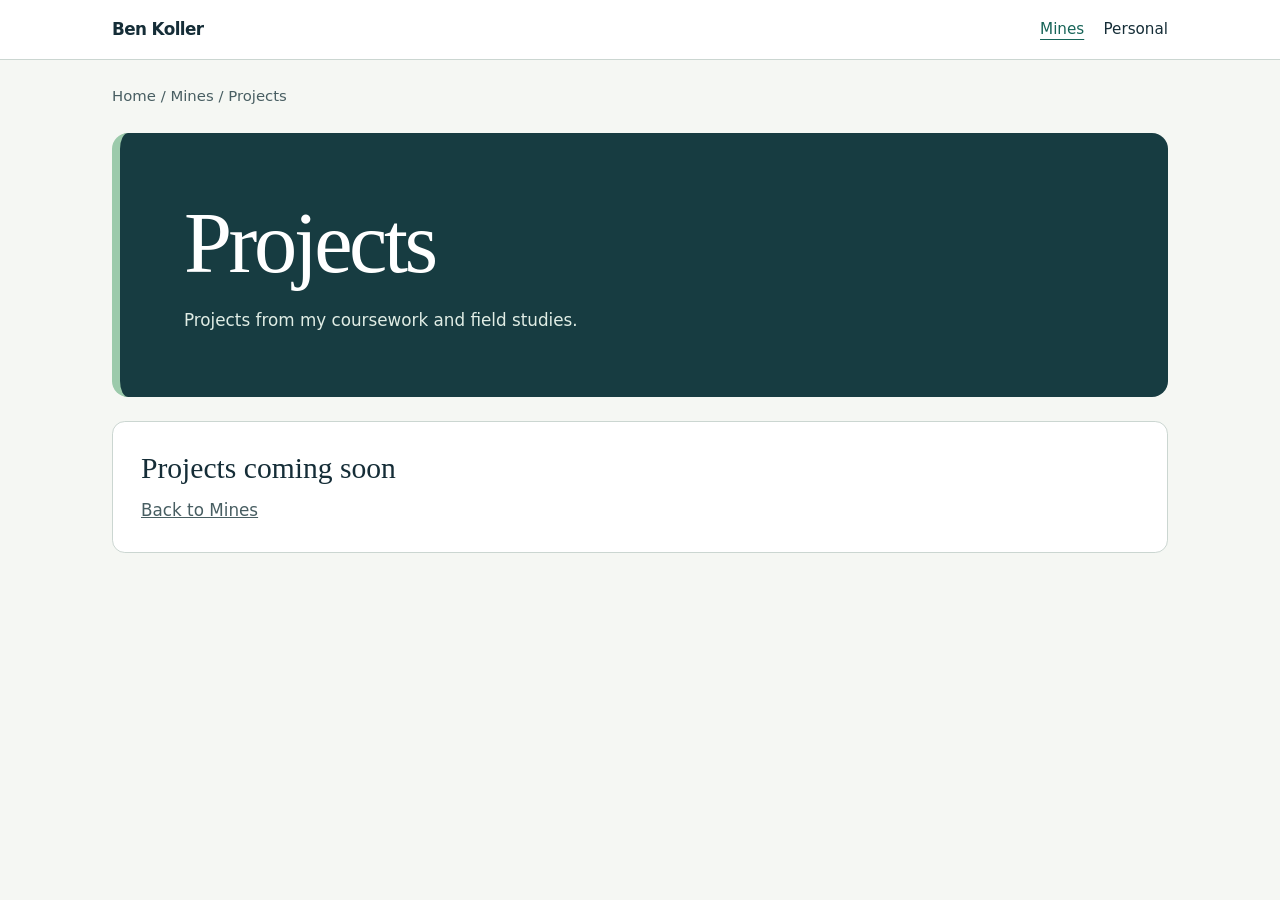
==== mines/projects/index.html @ f41f9f01 "Add Mines and Personal portfolio sections" ====
<!doctype html>
<html lang="en">
<head>
  <meta charset="utf-8">
  <meta name="viewport" content="width=device-width, initial-scale=1">
  <title>Projects · Mines · Ben Koller</title>
  <link rel="stylesheet" href="../../style.css">
</head>
<body>
  <header>
    <div class="bar">
      <a href="../../index.html" class="brand">Ben Koller</a>
      <nav aria-label="Main navigation"><a href="../index.html" aria-current="location">Mines</a> <a href="../../personal/index.html">Personal</a></nav>
    </div>
  </header>
  <main>
    <nav class="crumb" aria-label="Breadcrumb"><a href="../../index.html">Home</a> / <a href="../index.html">Mines</a> / <span aria-current="page">Projects</span></nav>
    <div class="hero">
      <h1>Projects</h1>
      <p>Projects from my coursework and field studies.</p>
    </div>
    <section class="empty">
      <h2>Projects coming soon</h2>
      <p><a href="../index.html">Back to Mines</a></p>
    </section>
  </main>
</body>
</html>
---- style.css ----
:root { color-scheme: light; --ink:#152d37; --accent:#176458; --line:#cbd6d1; }
* { box-sizing:border-box; }
body { margin:0; background:#f5f7f3; color:var(--ink); font:1.05rem/1.6 system-ui,sans-serif; }
header { border-bottom:1px solid var(--line); background:#fff; }
.bar,main { width:min(66rem,90%); margin:auto; }
.bar { display:flex; gap:1.5rem; justify-content:space-between; align-items:center; padding:1rem 0; }
.brand { font-weight:750; letter-spacing:-.035em; }
a { color:inherit; }
.bar a,.crumb a { text-decoration:none; }
.bar nav { display:flex; gap:1.2rem; }
.bar nav a { font-size:.95rem; }
.bar a:hover,.crumb a:hover { text-decoration:underline; }
.bar a[aria-current] { color:var(--accent); text-decoration:underline; text-underline-offset:.3em; }
main { padding:1.6rem 0 5rem; }
.crumb { color:#485e62; font-size:.93rem; }
.hero { margin:1.5rem 0; padding:clamp(1.75rem,5vw,4.4rem); border-radius:1rem; background:#173c41; color:white; border-left:.5rem solid #9ccaab; }
h1,h2,p { margin:0; }
h1 { font:normal clamp(2.7rem,7vw,5.4rem)/1.08 Georgia,serif; letter-spacing:-.04em; }
.hero p { max-width:42rem; margin-top:1rem; color:#e0ede5; }
.grid { display:grid; grid-template-columns:repeat(auto-fit,minmax(min(100%,15rem),1fr)); gap:1rem; }
.card,.empty { padding:1.75rem; border:1px solid var(--line); border-radius:.8rem; background:white; }
.card { display:block; text-decoration:none; }
.card:hover { border-color:var(--accent); background:#fafffb; }
.card:hover h2 { text-decoration:underline; }
h2 { font:normal 1.85rem/1.25 Georgia,serif; }
.card p,.empty p { margin-top:.6rem; color:#485e62; }
:focus-visible { outline:3px solid #17764f; outline-offset:4px; }
@media(max-width:26rem) { .bar { flex-wrap:wrap; gap:.5rem; } }
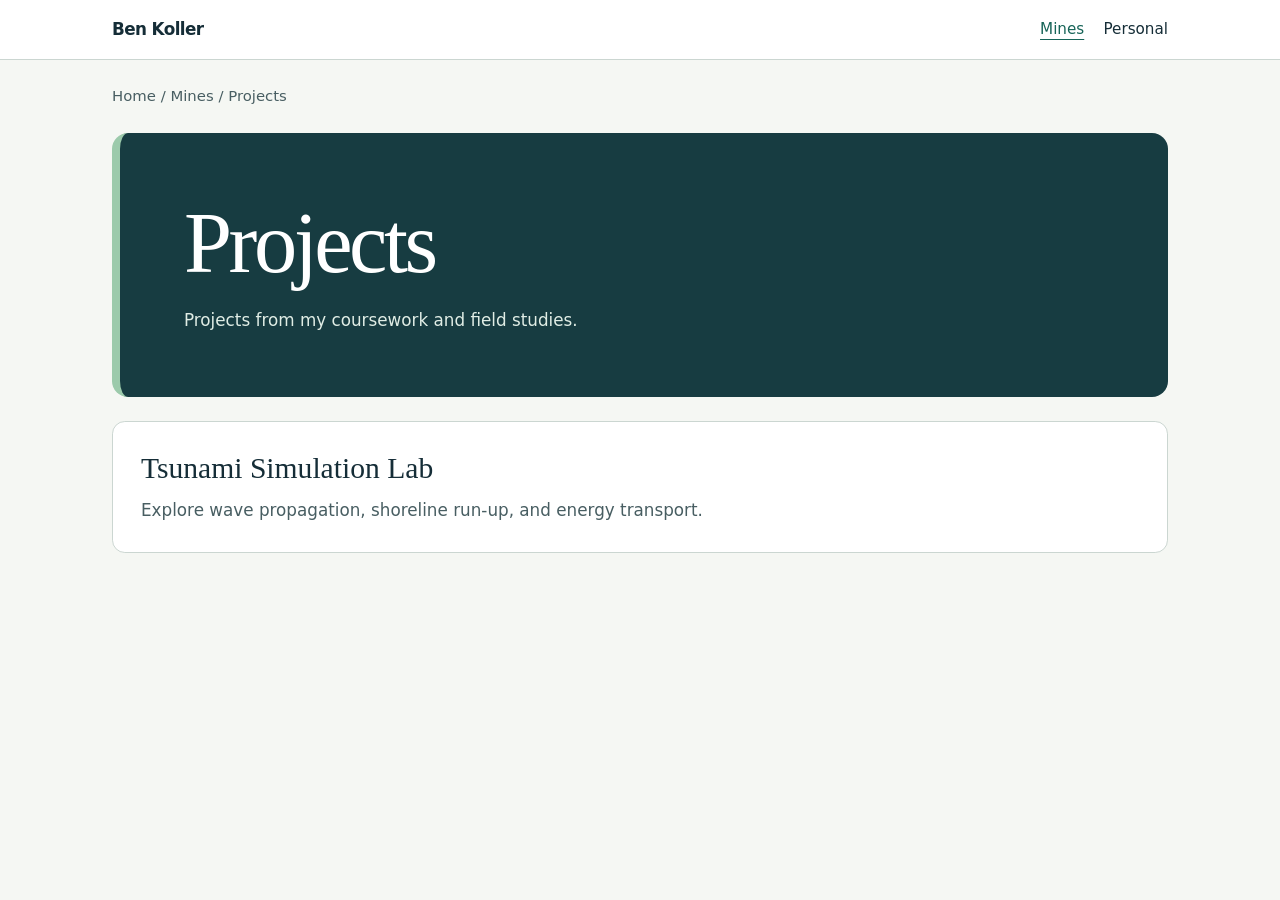
==== commit 05fa96f9: "add gpgn436 final" ====
--- a/mines/projects/index.html
+++ b/mines/projects/index.html
@@ -19,10 +19,12 @@
       <h1>Projects</h1>
       <p>Projects from my coursework and field studies.</p>
     </div>
-    <section class="empty">
-      <h2>Projects coming soon</h2>
-      <p><a href="../index.html">Back to Mines</a></p>
-    </section>
+    <div class="grid">
+      <a href="tsunami-simulation-lab/index.html" class="card">
+        <h2>Tsunami Simulation Lab</h2>
+        <p>Explore wave propagation, shoreline run-up, and energy transport.</p>
+      </a>
+    </div>
   </main>
 </body>
 </html>
